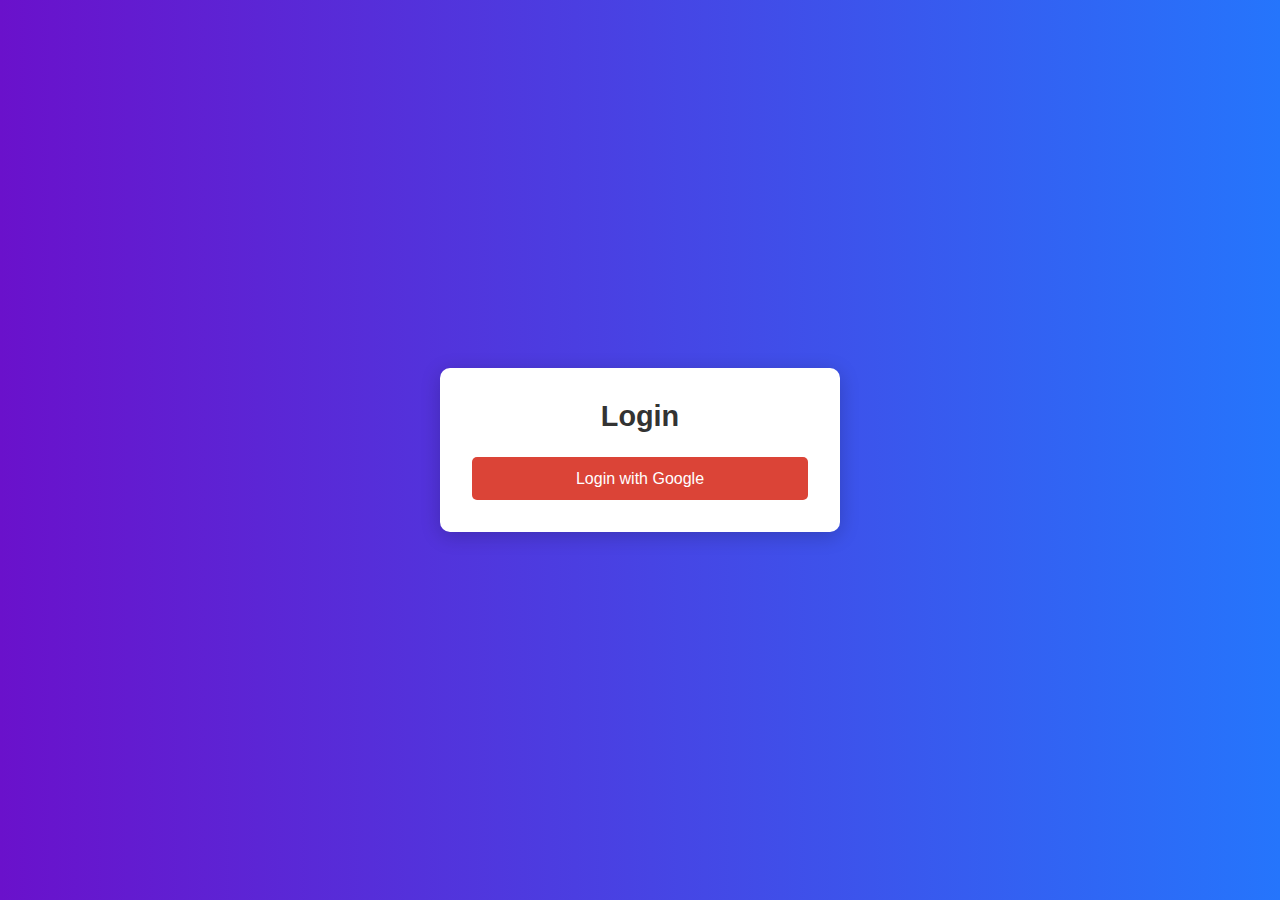
==== app/templates/index.html @ 85fee089 "commit" ====
<!DOCTYPE html>
<html lang="en">
<head>
    <meta charset="UTF-8">
    <meta name="viewport" content="width=device-width, initial-scale=1.0">
    <title>Login</title>
    <style>
        * {
            box-sizing: border-box;
            margin: 0;
            padding: 0;
            font-family: Arial, sans-serif;
        }

        body {
            display: flex;
            justify-content: center;
            align-items: center;
            height: 100vh;
            background: linear-gradient(to right, #6a11cb, #2575fc);
            color: #fff;
        }

        .login-container {
            background-color: #ffffff;
            border-radius: 10px;
            padding: 2rem;
            box-shadow: 0px 4px 20px rgba(0, 0, 0, 0.2);
            width: 100%;
            max-width: 400px;
            text-align: center;
            color: #333;
        }

        .login-container h1 {
            margin-bottom: 1.5rem;
            font-size: 1.8rem;
            color: #333;
        }

        .login-container form {
            display: flex;
            flex-direction: column;
            gap: 1rem;
        }

        .login-container label {
            font-size: 0.9rem;
            text-align: left;
        }

        .login-container input {
            padding: 0.8rem;
            border: 1px solid #ccc;
            border-radius: 5px;
            font-size: 1rem;
        }

        .login-container button {
            background-color: #2575fc;
            color: #fff;
            padding: 0.8rem;
            border: none;
            border-radius: 5px;
            font-size: 1rem;
            cursor: pointer;
            transition: background-color 0.3s;
        }

        .login-container button:hover {
            background-color: #1b5dbf;
        }

        .login-container .divider {
            margin: 1.5rem 0;
            display: flex;
            align-items: center;
        }

        .login-container .divider::before,
        .login-container .divider::after {
            content: "";
            flex: 1;
            height: 1px;
            background: #ccc;
        }

        .login-container .divider span {
            margin: 0 0.8rem;
            color: #666;
        }

        .login-container .google-login {
            background-color: #db4437;
        }

        .login-container .google-login:hover {
            background-color: #b33629;
        }
    </style>
</head>
<body>
    <div class="login-container">
        <h1>Login</h1>
        <form action="/auth/login" method="get">
            <button type="submit" class="google-login">Login with Google</button>
        </form>
    </div>

    <script>
        async function fetchCurrentUser() {
            const response = await fetch('/auth/current_user');
            if (response.ok) {
                const user = await response.json();
                document.body.innerHTML = `<h1>Welcome, ${user.name}</h1>`;
            } else {
                console.log("User not logged in");
            }
        }
        fetchCurrentUser();
    </script>    
</body>
</html>
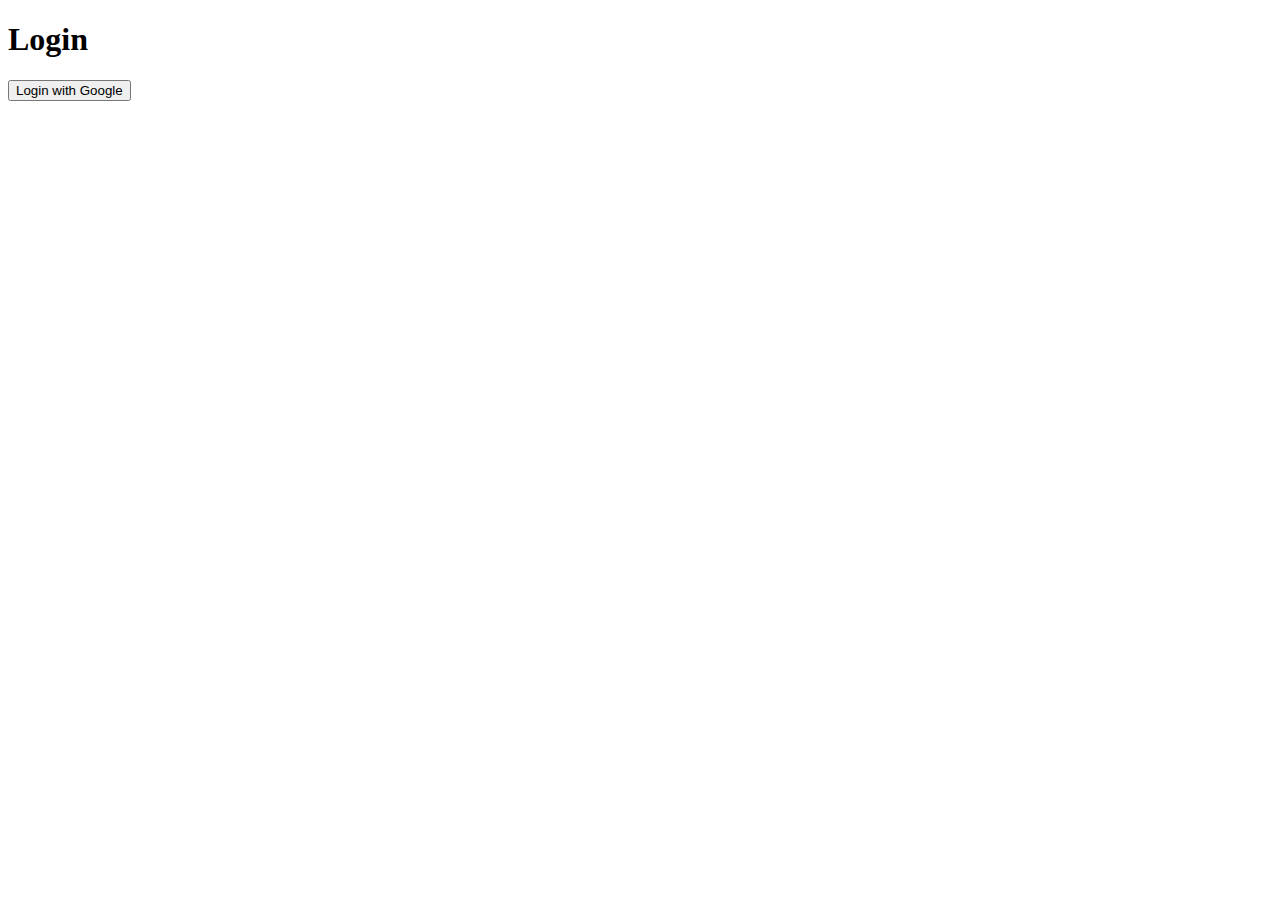
==== commit 9c3713ae: "logout" ====
--- a/app/templates/index.html
+++ b/app/templates/index.html
@@ -4,100 +4,8 @@
     <meta charset="UTF-8">
     <meta name="viewport" content="width=device-width, initial-scale=1.0">
     <title>Login</title>
-    <style>
-        * {
-            box-sizing: border-box;
-            margin: 0;
-            padding: 0;
-            font-family: Arial, sans-serif;
-        }
-
-        body {
-            display: flex;
-            justify-content: center;
-            align-items: center;
-            height: 100vh;
-            background: linear-gradient(to right, #6a11cb, #2575fc);
-            color: #fff;
-        }
-
-        .login-container {
-            background-color: #ffffff;
-            border-radius: 10px;
-            padding: 2rem;
-            box-shadow: 0px 4px 20px rgba(0, 0, 0, 0.2);
-            width: 100%;
-            max-width: 400px;
-            text-align: center;
-            color: #333;
-        }
-
-        .login-container h1 {
-            margin-bottom: 1.5rem;
-            font-size: 1.8rem;
-            color: #333;
-        }
-
-        .login-container form {
-            display: flex;
-            flex-direction: column;
-            gap: 1rem;
-        }
-
-        .login-container label {
-            font-size: 0.9rem;
-            text-align: left;
-        }
-
-        .login-container input {
-            padding: 0.8rem;
-            border: 1px solid #ccc;
-            border-radius: 5px;
-            font-size: 1rem;
-        }
-
-        .login-container button {
-            background-color: #2575fc;
-            color: #fff;
-            padding: 0.8rem;
-            border: none;
-            border-radius: 5px;
-            font-size: 1rem;
-            cursor: pointer;
-            transition: background-color 0.3s;
-        }
-
-        .login-container button:hover {
-            background-color: #1b5dbf;
-        }
-
-        .login-container .divider {
-            margin: 1.5rem 0;
-            display: flex;
-            align-items: center;
-        }
-
-        .login-container .divider::before,
-        .login-container .divider::after {
-            content: "";
-            flex: 1;
-            height: 1px;
-            background: #ccc;
-        }
-
-        .login-container .divider span {
-            margin: 0 0.8rem;
-            color: #666;
-        }
-
-        .login-container .google-login {
-            background-color: #db4437;
-        }
-
-        .login-container .google-login:hover {
-            background-color: #b33629;
-        }
-    </style>
+    <link href="https://fonts.googleapis.com/css2?family=Montserrat:wght@400;700&display=swap" rel="stylesheet">
+    <link rel="stylesheet" href="/static/styles.css">
 </head>
 <body>
     <div class="login-container">
@@ -106,8 +14,7 @@
             <button type="submit" class="google-login">Login with Google</button>
         </form>
     </div>
-
-    <script>
+    <!-- <script>
         async function fetchCurrentUser() {
             const response = await fetch('/auth/current_user');
             if (response.ok) {
@@ -118,6 +25,6 @@
             }
         }
         fetchCurrentUser();
-    </script>    
+    </script>     -->
 </body>
 </html>
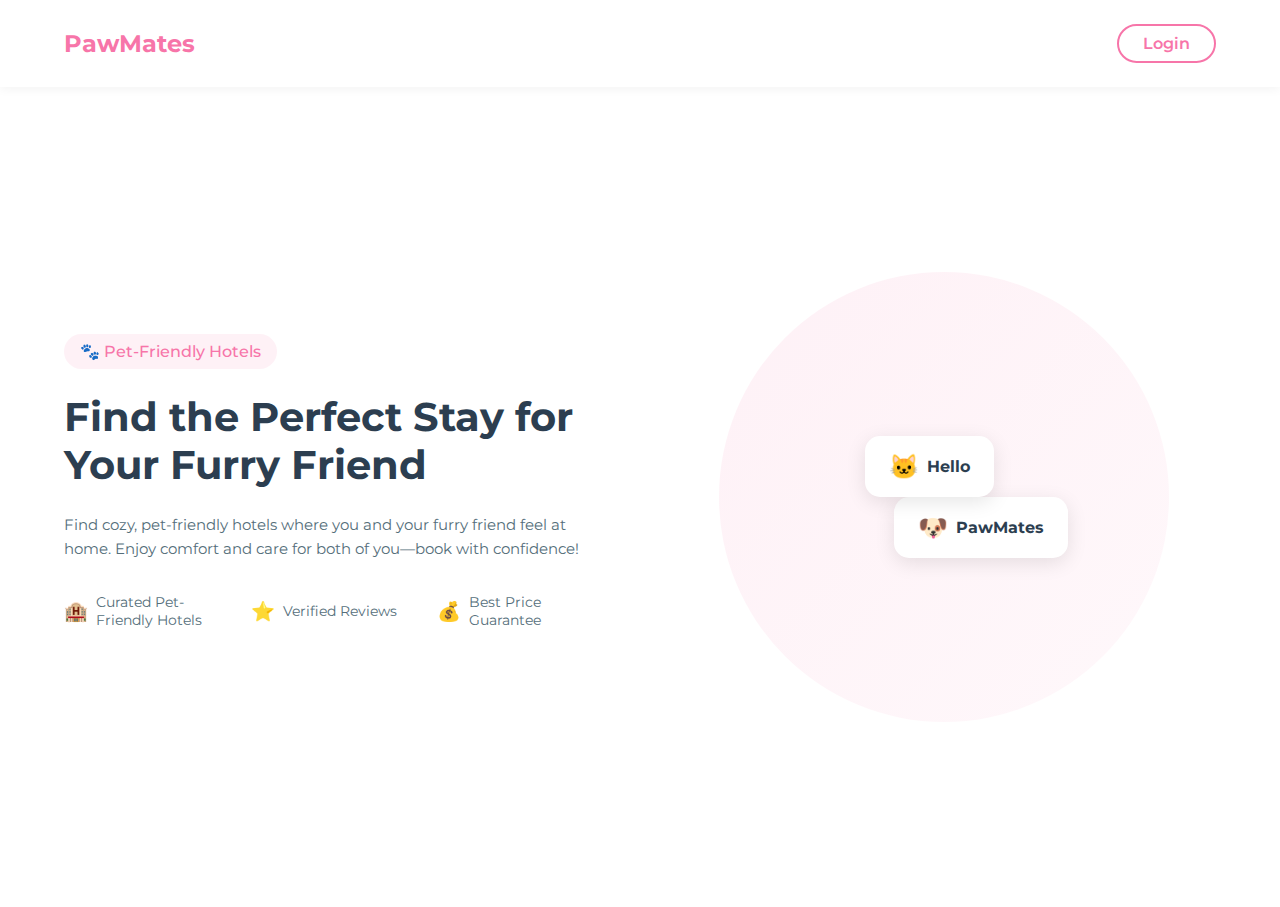
==== commit 7ea70956: "local" ====
--- a/app/templates/index.html
+++ b/app/templates/index.html
@@ -3,28 +3,251 @@
 <head>
     <meta charset="UTF-8">
     <meta name="viewport" content="width=device-width, initial-scale=1.0">
-    <title>Login</title>
-    <link href="https://fonts.googleapis.com/css2?family=Montserrat:wght@400;700&display=swap" rel="stylesheet">
+    <title>PawMates - Pet Hotel Recommendation</title>
+    <link href="https://fonts.googleapis.com/css2?family=Montserrat:wght@400;500;600;700&display=swap" rel="stylesheet">
     <link rel="stylesheet" href="/static/styles.css">
 </head>
 <body>
-    <div class="login-container">
-        <h1>Login</h1>
-        <form action="/auth/login" method="get">
-            <button type="submit" class="google-login">Login with Google</button>
-        </form>
+    <nav class="navbar">
+        <div class="nav-logo">PawMates</div>
+        <a href="/login" class="nav-login">Login</a>
+    </nav>
+
+    <div class="content-container">
+        <div class="text-content">
+            <div class="hero-badge">🐾 Pet-Friendly Hotels</div>
+            <h1>Find the Perfect Stay for Your Furry Friend</h1>
+            <p>
+                Find cozy, pet-friendly hotels where you and your furry friend feel at home. Enjoy comfort and care for both of you—book with confidence!
+            </p>
+            <div class="feature-list">
+                <div class="feature-item">
+                    <span class="feature-icon">🏨</span>
+                    <span>Curated Pet-Friendly Hotels</span>
+                </div>
+                <div class="feature-item">
+                    <span class="feature-icon">⭐</span>
+                    <span>Verified Reviews</span>
+                </div>
+                <div class="feature-item">
+                    <span class="feature-icon">💰</span>
+                    <span>Best Price Guarantee</span>
+                </div>
+            </div>
+        </div>
+        <div class="image-content">
+            <div class="decorative-circle"></div>
+            <div class="image-container">
+                <div class="floating-card card-1">
+                    <span class="emoji">🐶</span>
+                    <span class="text">PawMates</span>
+                </div>
+                <div class="floating-card card-2">
+                    <span class="emoji">🐱</span>
+                    <span class="text">Hello</span>
+                </div>
+            </div>
+        </div>
     </div>
-    <!-- <script>
-        async function fetchCurrentUser() {
-            const response = await fetch('/auth/current_user');
-            if (response.ok) {
-                const user = await response.json();
-                document.body.innerHTML = `<h1>Welcome, ${user.name}</h1>`;
-            } else {
-                console.log("User not logged in");
+
+    <style>
+        * {
+            margin: 0;
+            padding: 0;
+            box-sizing: border-box;
+        }
+
+        body {
+            font-family: 'Montserrat', sans-serif;
+            background-color: #fff;
+            overflow-x: hidden;
+        }
+
+        .navbar {
+            display: flex;
+            justify-content: space-between;
+            align-items: center;
+            padding: 1.5rem 4rem;
+            background: white;
+            box-shadow: 0 2px 10px rgba(0,0,0,0.05);
+        }
+
+        .nav-logo {
+            font-size: 1.5rem;
+            font-weight: 700;
+            color: #f775a9;
+        }
+
+        .nav-login {
+            padding: 0.5rem 1.5rem;
+            border: 2px solid #f775a9;
+            border-radius: 25px;
+            color: #f775a9;
+            text-decoration: none;
+            font-weight: 600;
+            transition: all 0.3s ease;
+        }
+
+        .nav-login:hover {
+            background: #f775a9;
+            color: white;
+        }
+
+        .content-container {
+            display: flex;
+            justify-content: space-between;
+            align-items: center;
+            padding: 2rem 4rem;
+            min-height: calc(100vh - 80px);
+            gap: 4rem;
+        }
+
+        .text-content {
+            flex: 1;
+            max-width: 600px;
+        }
+
+        .hero-badge {
+            display: inline-block;
+            padding: 0.5rem 1rem;
+            background: rgba(247, 117, 169, 0.1);
+            color: #f775a9;
+            border-radius: 20px;
+            font-weight: 500;
+            margin-bottom: 1.5rem;
+        }
+
+        .text-content h1 {
+            font-size: 2.5rem;
+            color: #2c3e50;
+            margin-bottom: 1.5rem;
+            line-height: 1.2;
+        }
+
+        .text-content p {
+            font-size: 15px;
+            line-height: 1.6;
+            color: #546e7a;
+            margin-bottom: 2rem;
+        }
+
+        .feature-list {
+            display: grid;
+            grid-template-columns: repeat(3, 1fr);
+            gap: 1rem;
+            margin-bottom: 2rem;
+        }
+
+        .feature-item {
+            display: flex;
+            align-items: center;
+            gap: 0.5rem;
+            font-size: 0.9rem;
+            color: #546e7a;
+        }
+
+        .feature-icon {
+            font-size: 1.2rem;
+        }
+
+        .button-container {
+            margin-top: 2rem;
+        }
+
+        .btn-start {
+            display: inline-block;
+            padding: 1rem 2.5rem;
+            background-color: #f775a9;
+            color: #fff;
+            text-decoration: none;
+            border-radius: 30px;
+            font-size: 1.1rem;
+            font-weight: 600;
+            transition: all 0.3s ease;
+            box-shadow: 0 4px 15px rgba(247, 117, 169, 0.3);
+        }
+
+        .btn-start:hover {
+            background-color: #f77589;
+            transform: translateY(-2px);
+            box-shadow: 0 6px 20px rgba(247, 117, 169, 0.4);
+        }
+
+        .subtitle {
+            margin-top: 1rem;
+            font-size: 0.9rem;
+            color: #90a4ae;
+            text-align: center;
+        }
+
+        .image-content {
+            flex: 1;
+            position: relative;
+            display: flex;
+            justify-content: center;
+            align-items: center;
+        }
+
+        .decorative-circle {
+            position: absolute;
+            width: 450px;
+            height: 450px;
+            background: linear-gradient(135deg, rgba(247, 117, 169, 0.1), rgba(247, 117, 169, 0.05));
+            border-radius: 50%;
+            z-index: 1;
+        }
+
+        .image-container {
+            position: relative;
+            z-index: 2;
+        }
+
+        .main-image {
+            border-radius: 20px;
+            box-shadow: 0 10px 30px rgba(0,0,0,0.1);
+        }
+
+        .floating-card {
+            position: absolute;
+            padding: 1rem 1.5rem;
+            background: white;
+            border-radius: 15px;
+            box-shadow: 0 5px 20px rgba(0,0,0,0.1);
+            display: flex;
+            align-items: center;
+            gap: 0.5rem;
+            animation: float 3s ease-in-out infinite;
+        }
+
+        .card-1 {
+            top: 20%;
+            left: -50px;
+        }
+
+        .card-2 {
+            bottom: 20%;
+            right: -50px;
+            animation-delay: 1.5s;
+        }
+
+        .floating-card .emoji {
+            font-size: 1.5rem;
+        }
+
+        .floating-card .text {
+            font-weight: 500;
+            color: #2c3e50;
+            font-weight: bold;
+        }
+
+        @keyframes float {
+            0%, 100% {
+                transform: translateY(0);
             }
-        }
-        fetchCurrentUser();
-    </script>     -->
+            50% {
+                transform: translateY(-10px);
+            }
+        }
+    </style>
 </body>
-</html>
+</html>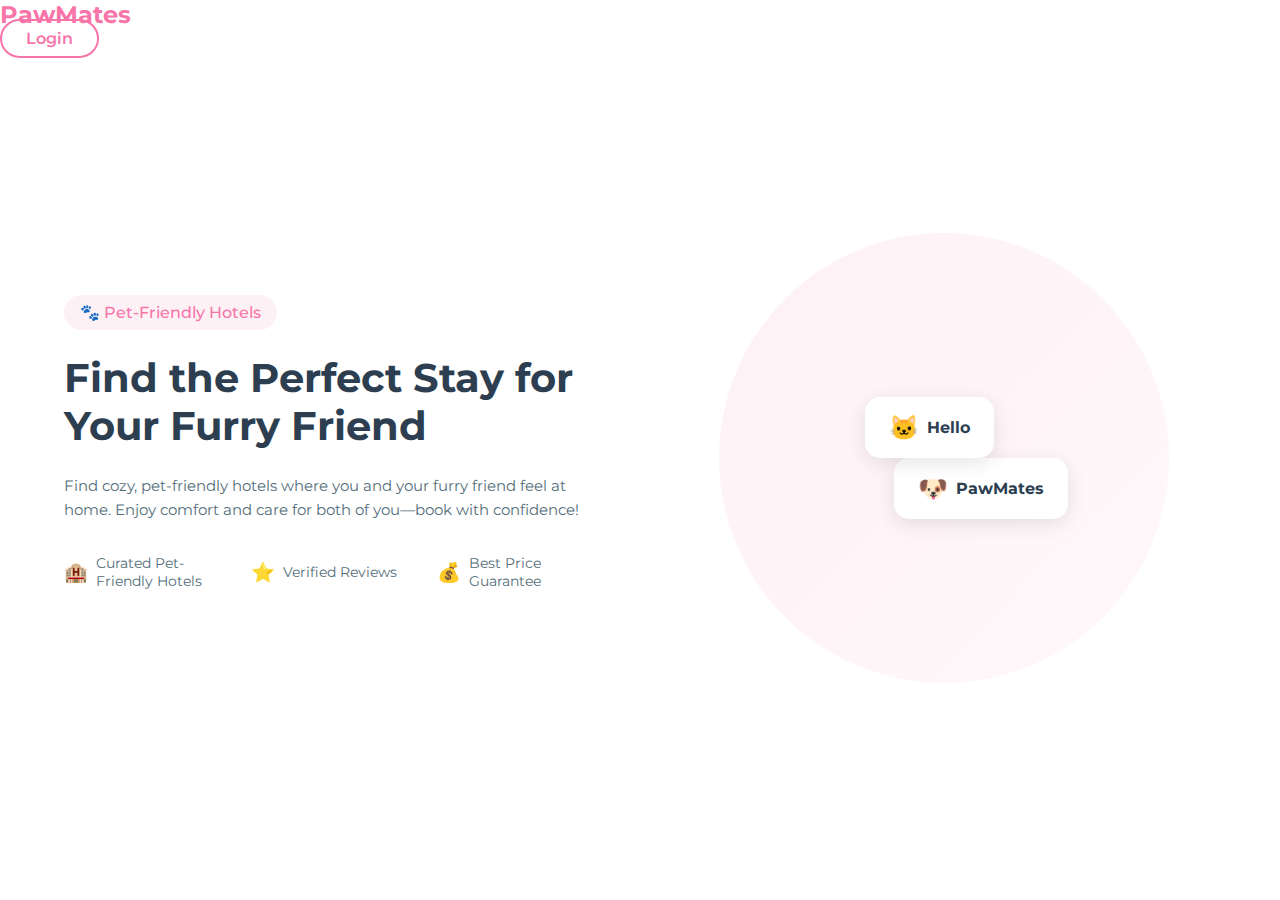
==== commit b3791e5e: "css" ====
--- a/app/templates/index.html
+++ b/app/templates/index.html
@@ -8,7 +8,7 @@
     <link rel="stylesheet" href="/static/styles.css">
 </head>
 <body>
-    <nav class="navbar">
+    <nav class="header">
         <div class="nav-logo">PawMates</div>
         <a href="/login" class="nav-login">Login</a>
     </nav>
